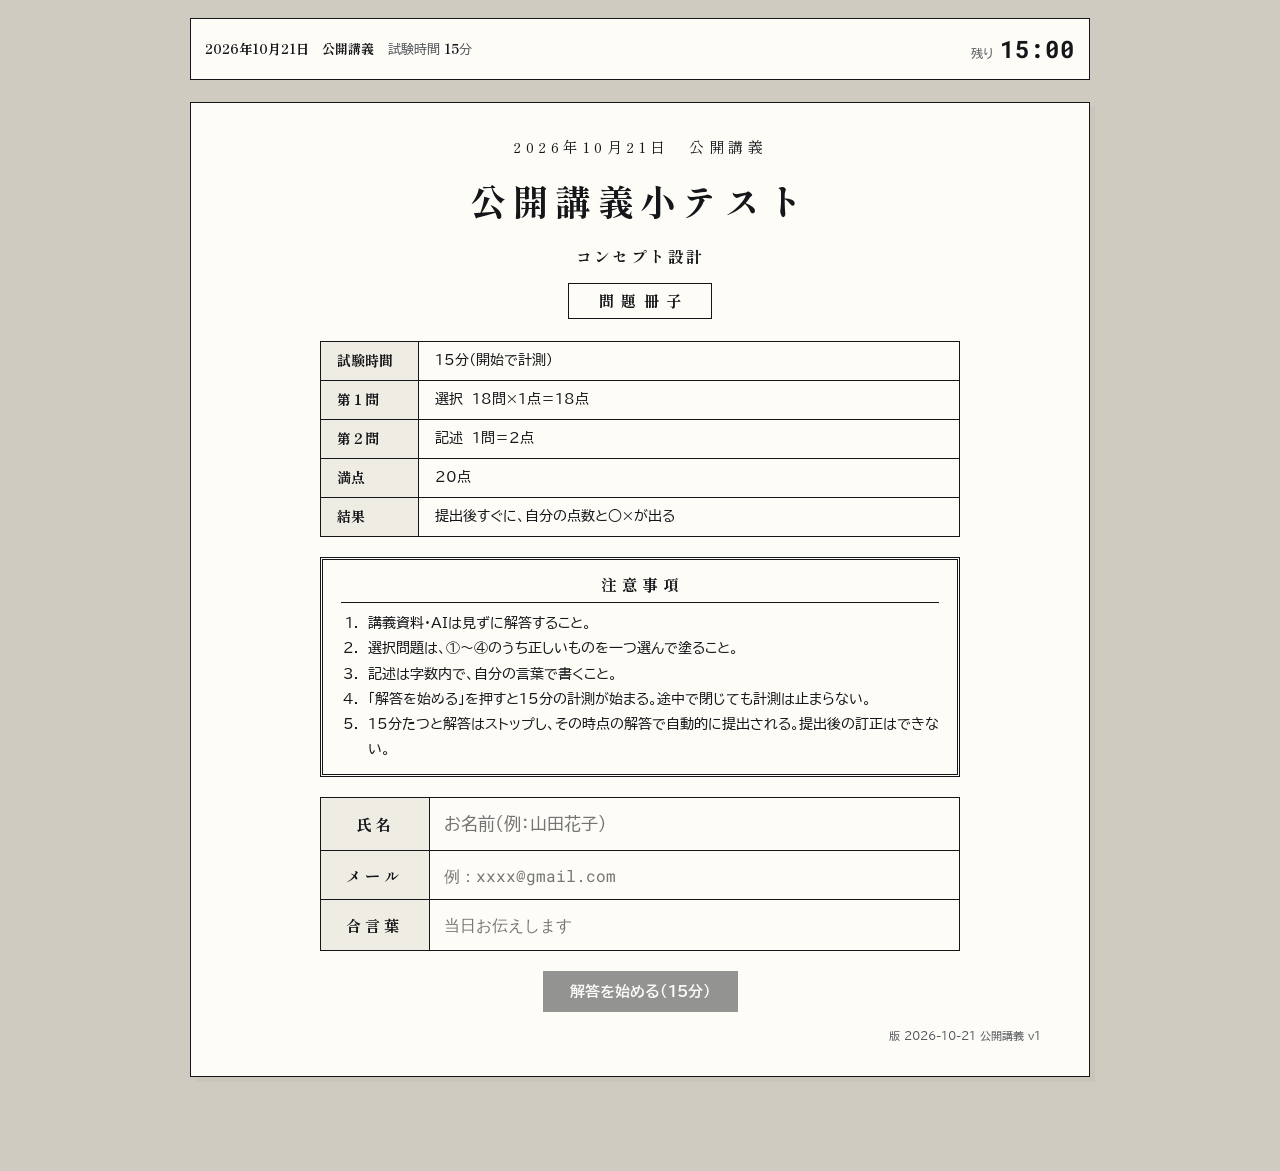
==== c1/index.html @ 0220dba4 "公開講義 小テスト「コンセプト設計」（生徒用・c1）を追加 Co-Authored-By: Claude Opus 5.5 (1M context) <noreply@anthropic.com>" ====
<!doctype html>
<html lang="ja"><head><meta charset="utf-8"><meta name="viewport" content="width=device-width,initial-scale=1">
<title>HERO'ZZ 公開講義 小テスト コンセプト設計</title>
<link rel="preconnect" href="https://fonts.googleapis.com">
<link rel="stylesheet" href="https://fonts.googleapis.com/css2?family=BIZ+UDPGothic:wght@400;700&family=Yomogi&family=Shippori+Mincho:wght@600;800&family=Roboto+Mono:wght@500;700&display=swap">
<link rel="stylesheet" href="../style.css">
<style>
@media print{ body{background:#fff;padding:0} .bar-top,.noprint{display:none!important} .sheet{box-shadow:none;border:1px solid #000;margin:0 0 10px} .q{break-inside:avoid} .result{break-inside:avoid} }
.linkbox{font-family:var(--mono);font-size:12px;word-break:break-all;background:var(--fill);border:1px solid var(--rule-soft);padding:8px 10px;margin-top:8px}
.pill.kw{background:var(--warn-soft);color:var(--warn)}
.stem .blank{display:inline-block;white-space:nowrap;min-width:3.4em;text-align:center;border:1.5px solid var(--ink);padding:0 .4em;margin:0 .2em;line-height:1.5;font-weight:700}
.stem{line-height:2}
#homeBtn{margin-left:12px;padding:3px 10px;font-size:12px}
textarea{background-origin:content-box;background-clip:content-box;background-attachment:local}  /* 罫線を文字の下にそろえる（文字に線が重ならない） */
.rank-me{font-size:20px;font-weight:700;margin:4px 0 12px}
.rank-me b{font-family:var(--pen);color:var(--red);font-size:34px;margin:0 4px}
table.rank{width:100%;border-collapse:collapse;font-size:15px}
table.rank th,table.rank td{border-bottom:1px solid var(--rule-soft);padding:7px 10px;text-align:left}
table.rank th{border-bottom:1.5px solid var(--ink);font-family:var(--serif)}
table.rank td.n,table.rank th.n{text-align:right;width:5em;font-family:var(--mono)}
table.rank tr.me td{background:var(--red-soft);font-weight:700}
.rank-upd{font-size:12px;color:var(--muted);margin-top:8px;text-align:right}
.nw{display:inline-block;white-space:nowrap}
.cover .theme{font-family:var(--serif);font-weight:700;font-size:16px;letter-spacing:.15em;margin:8px 0 2px}
.formbox{max-width:640px;margin:20px auto 0;border:1.5px solid var(--ink);text-align:left}
.frow{display:grid;grid-template-columns:7em minmax(0,1fr)}
.frow+.frow{border-top:1px solid var(--ink)}
.frow label{display:flex;align-items:center;justify-content:center;padding:10px 8px;font-weight:700;font-family:var(--serif);background:var(--fill);border-right:1.5px solid var(--ink);white-space:nowrap;letter-spacing:.2em}
.frow input{width:100%;min-width:0;border:0;border-radius:0;font-size:17px;padding:10px 14px;background:var(--paper);font-family:var(--sans)}
.frow input#em,.frow input#pw{font-family:var(--mono);font-size:16px}
.cover table.spec{width:100%;max-width:640px}
.cover table.spec td:first-child{width:7em}
.sentok{display:flex;gap:8px;align-items:center;font-weight:700;color:var(--ok);margin:10px 0 0}
.passline{margin:10px 0 0;padding:8px 12px;border:1.5px solid var(--ink);font-weight:700;display:inline-block}
.passline.ok{border-color:var(--ok);color:var(--ok);background:var(--ok-soft)}
.passline.ng{border-color:var(--red);color:var(--red);background:var(--red-soft)}
.pwbox{display:grid;grid-template-columns:auto 1fr;border:1.5px solid var(--ink);margin:10px auto 0;max-width:640px;text-align:left}
.pwbox label{padding:10px 16px;font-weight:700;border-right:1.5px solid var(--ink);background:var(--fill);white-space:nowrap;letter-spacing:.2em}
.pwbox input{border:0;border-radius:0;font-size:18px;padding:10px 14px;background:var(--paper);font-family:var(--mono)}
</style>
</head><body>
<div class="wrap">
  <div class="bar-top">
    <div class="strip">
      <div class="meta"><span><b id="kai"></b></span><span>試験時間 <b id="lim">12</b>分</span><button class="btn ghost sm noprint" id="homeBtn" hidden>ホームに戻る</button></div>
      <div class="timer" id="timer"><small>残り</small>12:00</div>
    </div>
    <div class="progress" id="progWrap" hidden><i id="progBar"></i></div>
  </div>
  <div id="banner"></div>
  <main id="view"></main>
</div>

<script>
/* ============ 設定（config.json）と問題（items.enc.json＝合言葉で復号） ============ */
let CFG = {round:"第2回",limitMin:12,closed:false,showKey:false,form:{postUrl:"",entryName:"",entryData:""}};
let ITEMS = null;
const BUILD = "2026-10-21 公開講義 v1";
/* 管理者（config.json の adminNames）が受験した場合はテスト受験＝順位に入れず、スプシの別タブに保存される */
const isAdminName = n => { const v=String(n||"").normalize("NFKC").toLowerCase().replace(/[\s　（）()]/g,""); return !!v && (CFG.adminNames||[]).some(a=>String(a).normalize("NFKC").toLowerCase().replace(/[\s　（）()]/g,"")===v); };
/* 管理者メール（config.json の adminEmails）は何回でも受けられる＝テスト受験（順位に入らない・合格済みチェックもしない） */
const isAdminEmail = e => { const v=String(e||"").normalize("NFKC").trim().toLowerCase(); return !!v && (CFG.adminEmails||[]).some(a=>String(a).trim().toLowerCase()===v); };
const isTestRun = () => !!S.draft.test || isAdminName(S.draft.name) || isAdminEmail(S.draft.email);  /* 表紙に出す版（古いキャッシュを見ているか判別用） */
const SECTIONS = { ichi:{label:"第１問",sub:"選択　言葉の定義・考え方"}, sel:{label:"第２問",sub:"選択"}, essay:{label:"第２問",sub:"記述　自分の言葉で書く"} };
const AI_TYPES = new Set(["short","essay"]);
const PARAMS = new URLSearchParams(location.search);

/* ============ ユーティリティ ============ */
const $ = (s, el=document) => el.querySelector(s);
const h = (tag, attrs={}, ...kids) => {
  const el = document.createElement(tag);
  for (const [k,v] of Object.entries(attrs)) { if (v == null || v === false) continue; if (k === "class") el.className = v; else if (k.startsWith("on")) el.addEventListener(k.slice(2), v); else el.setAttribute(k, v === true ? "" : v); }
  for (const c of kids.flat()) if (c != null && c !== false) el.append(c.nodeType ? c : document.createTextNode(String(c)));
  return el;
};
function hash(s){let x=2166136261;for(const c of s){x^=c.charCodeAt(0);x=Math.imul(x,16777619)}return x>>>0}
function order(q){let a=hash(q.id)||1;const idx=q.ans.map((_,i)=>i);for(let i=idx.length-1;i>0;i--){a^=a<<13;a>>>=0;a^=a>>>17;a^=a<<5;a>>>=0;const j=a%(i+1);[idx[i],idx[j]]=[idx[j],idx[i]]}return idx}
const KANA="1234", CIRC="①②③④";
const rMax = q => q.rubric.reduce((a,b)=>a+b.p,0);
const secMax = s => ITEMS.filter(q=>q.s===s).reduce((a,q)=>a+q.pts,0);
const fmt = ms => { const t=Math.max(0,Math.ceil(ms/1000)); return String(Math.floor(t/60)).padStart(2,"0")+":"+String(t%60).padStart(2,"0"); };
const len = s => [...(s||"")].length;
const norm = s => String(s||"").normalize("NFKC").toLowerCase().replace(/[\s　「」『』()（）・,，、。.＝=]/g,"");
const hit = (input,variants) => { const v=norm(input).replace(/(倍|再生|回)$/,""); return !!v && variants.some(x=>{const n=norm(x); return /^[0-9]+$/.test(n)||n.length<=1 ? v===n : (v===n || v.includes(n));}); };
function fillRight(q,arr){ arr=arr||[]; if(q.anyOrder){ const used=new Set(); for(const a of arr){ const i=q.blanks.findIndex((b,k)=>!used.has(k)&&hit(a,b)); if(i>=0) used.add(i);} return used.size; } return q.blanks.filter((b,i)=>hit(arr[i],b)).length; }
const fillOk = (q,arr) => fillRight(q,arr)===q.blanks.length;
function kwItems(q,text){ const v=norm(text); return q.rubric.map(x=>x.kw&&v&&x.kw.every(g=>g.some(w=>v.includes(norm(w))))?x.p:0); }
function gradeRec(rec){ // スプレッドシート側（Apps Script）と同じ採点
  const sc={ichi:0,sel:0,essay:0,total:0,pending:false}, scores=rec.essayScores||{};
  for(const q of ITEMS){ let pts=0;
    if(q.type==="mc") pts=(rec.answers||{})[q.id]===0?q.pts:0;
    else if(q.type==="fill") pts=q.pts*fillRight(q,(rec.answers||{})[q.id])/q.blanks.length;
    else { let s=scores[q.id]; if(!s){ const k=kwItems(q,(rec.essays||{})[q.id]||""); s=scores[q.id]={items:k,score:k.reduce((a,b)=>a+b,0),comment:"",by:"kw"}; } pts=s.score/rMax(q)*q.pts; }
    sc[q.s]+=pts; }
  for(const k of ["ichi","sel","essay"]) sc[k]=Math.round(sc[k]*10)/10;
  sc.total=Math.round((sc.ichi+sc.sel+sc.essay)*10)/10; rec.essayScores=scores; rec.sc=sc; rec.status=sc.pending?"仮":"確定"; return rec;
}
const b64u = { enc:s=>btoa(String.fromCharCode(...new TextEncoder().encode(s))).replace(/\+/g,"-").replace(/\//g,"_").replace(/=+$/,""),
               dec:s=>new TextDecoder().decode(Uint8Array.from(atob(s.replace(/-/g,"+").replace(/_/g,"/")),c=>c.charCodeAt(0))) };
const fromB64 = s => Uint8Array.from(atob(s),c=>c.charCodeAt(0));
async function decryptItems(pw){ return decryptFile("items.enc.json",pw); }
async function decryptFile(name,pw){
  const blob=await (await fetch(name+"?v="+Date.now())).json();
  const km=await crypto.subtle.importKey("raw",new TextEncoder().encode(pw),"PBKDF2",false,["deriveKey"]);
  const key=await crypto.subtle.deriveKey({name:"PBKDF2",salt:fromB64(blob.s),iterations:100000,hash:"SHA-256"},km,{name:"AES-GCM",length:256},false,["decrypt"]);
  const pt=await crypto.subtle.decrypt({name:"AES-GCM",iv:fromB64(blob.iv)},key,fromB64(blob.d));
  return JSON.parse(new TextDecoder().decode(pt));
}

/* ============ メールと合格済みチェック（passed.json＝合格者のメールのハッシュ。スプシ側が更新する） ============ */
const normEmail = e => String(e||"").normalize("NFKC").trim().toLowerCase();
const emailOk = e => /^[^@\s]+@[^@\s]+\.[^@\s]+$/.test(normEmail(e));
const passPts = () => { const t=ITEMS?ITEMS.reduce((a,q)=>a+q.pts,0):(CFG.totalPts||22); return Math.ceil(t*(CFG.passRatio||0.5)*10)/10; };
async function sha256hex(s){ const b=await crypto.subtle.digest("SHA-256",new TextEncoder().encode(s)); return [...new Uint8Array(b)].map(x=>x.toString(16).padStart(2,"0")).join(""); }
async function alreadyPassed(email){ try{ const j=await (await fetch("passed.json?v="+Date.now())).json(); const hx=await sha256hex((j.salt||"")+normEmail(email)); return (j.h||[]).includes(hx); }catch(e){ return false; } }

/* ============ 状態（この端末だけ） ============ */
const DKEY="herozz-pubtest-c1";
const S={ draft:{name:"",email:"",startedAt:null,answers:{},essays:{},test:PARAMS.get("test")==="1"}, rec:null, busy:false, err:"", pw:"" };
function loadDraft(){ try{ const d=JSON.parse(localStorage.getItem(DKEY)||"null"); if(d) S.draft={...S.draft,...d}; S.pw=localStorage.getItem(DKEY+"-pw")||sessionStorage.getItem(DKEY+"-pw")||""; }catch(e){} }
function savePw(){ try{ localStorage.setItem(DKEY+"-pw",S.pw); sessionStorage.setItem(DKEY+"-pw",S.pw); }catch(e){} }
let lsT; function saveDraft(){ clearTimeout(lsT); lsT=setTimeout(()=>{try{localStorage.setItem(DKEY,JSON.stringify(S.draft))}catch(e){}},200); }

/* ============ タイマー ============ */
function remaining(){ if(!S.draft.startedAt) return CFG.limitMin*60000; return CFG.limitMin*60000-(Date.now()-Date.parse(S.draft.startedAt)); }
setInterval(()=>{ const el=$("#timer");
  if(S.rec){ el.replaceChildren(h("small",{},"所要"),fmt(Date.parse(S.rec.submittedAt)-Date.parse(S.rec.startedAt))); el.classList.remove("low"); return; }
  const ms=remaining(); el.replaceChildren(h("small",{},"残り"),fmt(ms)); el.classList.toggle("low",!!S.draft.startedAt&&ms<3*60000);
  if(S.draft.startedAt&&ITEMS&&ms<=0&&!S.busy) submit(true);
},500);

/* ============ 描画 ============ */
function render(){
  $("#kai").textContent=CFG.round; $("#lim").textContent=CFG.limitMin;
  /* ホームに戻る：結果・順位の画面からはいつでも。受験中は管理者（テスト受験）だけ＝戻るとタイマーは10分に戻る */
  const hb=$("#homeBtn"); hb.hidden=!(S.rec||S.view==="rank"||(S.draft.startedAt&&ITEMS&&isTestRun())); hb.onclick=goHome;
  const b=$("#banner"); b.replaceChildren(); if(S.err) b.append(h("div",{class:"banner err"},S.err));
  const v=$("#view"); v.replaceChildren(); $("#progWrap").hidden=true;
  if(S.view==="rank"&&ITEMS) return renderRankOnly(v);
  if(S.rec) return renderResult(v,S.rec);
  if(S.draft.startedAt&&ITEMS) return renderTest(v);
  renderCover(v);
}
const cnt=(s,t)=>ITEMS?ITEMS.filter(q=>q.s===s&&(!t||q.type===t)).length:0;
function renderCover(v){
  const resume=!!S.draft.startedAt, ms=Math.max(0,remaining());
  const startedStr=resume?new Date(S.draft.startedAt).toLocaleTimeString("ja-JP",{hour:"2-digit",minute:"2-digit"}):"";
  v.append(h("section",{class:"sheet cover"},
    h("div",{class:"kai"},CFG.round),
    h("h1",{},h("span",{class:"nw"},"公開講義"),h("wbr"),h("span",{class:"nw"},"小テスト")),h("div",{class:"theme"},"コンセプト設計"),
    h("div",{class:"booklet"},"問題冊子"),
    h("table",{class:"spec"},h("tbody",{},
      h("tr",{},h("td",{},"試験時間"),h("td",{},`${CFG.limitMin}分（開始で計測）`)),
      h("tr",{},h("td",{},"第１問"),h("td",{},"選択　18問×1点＝18点")),
      h("tr",{},h("td",{},"第２問"),h("td",{},"記述　1問＝2点")),
      h("tr",{},h("td",{},"満点"),h("td",{},"20点")),
      h("tr",{},h("td",{},"結果"),h("td",{},"提出後すぐに、自分の点数と○×が出る")),
      isTestRun()?h("tr",{},h("td",{},"受験の扱い"),h("td",{},"テスト受験（管理者・順位に入らない）")):null)),
    h("div",{class:"notice"},h("div",{class:"notice-h"},"注意事項"),h("ol",{class:"rules"},
      h("li",{},"講義資料・AIは見ずに解答すること。"),
      h("li",{},"選択問題は、①〜④のうち正しいものを一つ選んで塗ること。"),
      
      h("li",{},"記述は字数内で、自分の言葉で書くこと。"),
      h("li",{},`「解答を始める」を押すと${CFG.limitMin}分の計測が始まる。途中で閉じても計測は止まらない。`),
      h("li",{},`${CFG.limitMin}分たつと解答はストップし、その時点の解答で自動的に提出される。提出後の訂正はできない。`))),
    CFG.closed?h("div",{class:"banner err",style:"max-width:640px;margin:20px auto 0"},"このテストの受付は終了しました。"):null,
    resume?h("div",{class:"banner warn",style:"text-align:left;max-width:640px;margin:20px auto 0"},
      ms>0?`${S.draft.name||"あなた"}さんの受験中の答案があります（${startedStr} 開始・残り ${fmt(ms)}）。時間は止まっていません。合言葉を入れて「続きから再開する」を押してください。解答は保存されています。`
          :`試験時間が終了しています。合言葉を入れて押すと、保存されている解答でそのまま提出されます。`):null,
    h("div",{class:"formbox"},
      h("div",{class:"frow"},h("label",{for:"nm"},"氏名"),
        h("input",{type:"text",id:"nm",value:S.draft.name,autocomplete:"name",placeholder:"お名前（例：山田花子）",oninput:e=>{S.draft.name=e.target.value;saveDraft();$("#go").disabled=!canStart();$("#adminNote").hidden=!isTestRun();}})),
      h("div",{class:"frow"},h("label",{for:"em"},"メール"),
        h("input",{type:"email",id:"em",value:S.draft.email||"",autocomplete:"email",inputmode:"email",autocapitalize:"off",placeholder:"例：xxxx@gmail.com",disabled:!!S.draft.startedAt,oninput:e=>{S.draft.email=e.target.value.trim();saveDraft();$("#go").disabled=!canStart();$("#adminNote").hidden=!isTestRun();}})),
      h("div",{class:"frow"},h("label",{for:"pw"},"合言葉"),
        h("input",{type:"text",id:"pw",value:S.pw,autocomplete:"off",autocapitalize:"off",placeholder:"当日お伝えします",oninput:e=>{S.pw=e.target.value.trim();$("#go").disabled=!canStart()}}))),
    h("p",{class:"note",id:"adminNote",hidden:!isTestRun(),style:"max-width:640px;margin:6px auto 0;text-align:left"},"管理者として登録されています。テスト受験（何回でも受けられる・順位に入らない）になります。"),
    h("div",{class:"center",style:"margin-top:20px"},
      h("button",{class:"btn red",id:"go",disabled:!canStart(),onclick:start},S.busy?"問題を開いています…":resume?(ms>0?"続きから再開する":"保存した解答で提出する"):`解答を始める（${CFG.limitMin}分）`)),
    h("div",{class:"note",style:"text-align:right;margin-top:14px;font-size:11px"},"版 "+BUILD)
  ));
}
const canStart=()=>S.draft.name.trim()&&(S.pendingRec||!!S.draft.startedAt||emailOk(S.draft.email))&&S.pw&&!S.busy&&(!CFG.closed||!!S.draft.startedAt||!!S.pendingRec);
async function start(){
  S.busy=true; S.err=""; render();
  try{ ITEMS=await decryptItems(S.pw); }catch(e){ S.busy=false; S.err="合言葉が違います。"; render(); return; }
  savePw();
  if(!S.draft.startedAt){
    if(false){ S.busy=false; S.err=`このメールアドレスは、すでに${passPts()}点以上で合格しています。追試は受けられません。`; render(); return; }
    S.draft.startedAt=new Date().toISOString(); saveDraft(); }
  S.busy=false; render(); scrollTo(0,0);
}
function isAnswered(q){ if(q.type==="mc") return S.draft.answers[q.id]!=null; if(q.type==="fill") return (S.draft.answers[q.id]||[]).filter(x=>x&&x.trim()).length===q.blanks.length; if(q.parts){ const a=(S.draft.essayParts||{})[q.id]||[]; return q.parts.every((pt,i)=>len(a[i])>=4); } return len(S.draft.essays[q.id])>=(q.type==="short"?4:10); }
function updateProgress(){ const total=ITEMS.length,n=ITEMS.filter(isAnswered).length; $("#progWrap").hidden=false; $("#progBar").style.width=(n/total*100)+"%"; const st=$("#subNote"); if(st) st.textContent=n<total?`未回答が ${total-n} 問あります（未回答は0点）。`:"すべて回答しました。"; }
function stemNodes(s){ const out=[]; let last=0; const re=/（[\s　]*([①②③④]?)[\s　]*）/g; let m; while((m=re.exec(s))){ out.push(s.slice(last,m.index)); out.push(h("span",{class:"blank"},m[1]||"\u00a0")); last=m.index+m[0].length; } out.push(s.slice(last)); return out; }
function head(q,no,extra){ return h("div",{class:"qhead"},h("span",{class:"qno"},`問${no}`),h("div",{class:"stem"},stemNodes(q.stem),q.src?h("span",{class:"tag"},q.src):null,q.type==="fill"?h("span",{class:"tag"},"穴埋め"):q.type==="short"?h("span",{class:"tag"},"一問一答"):null,AI_TYPES.has(q.type)?h("span",{class:"tag"},`${q.pts}点`):null),extra||null); }
function mcBlock(q,no,mode,rec){
  const ord=order(q), chosen=mode==="result"?(rec.answers||{})[q.id]:S.draft.answers[q.id], reveal=mode==="result"&&CFG.showKey;
  const box=h("div",{class:"q"},head(q,no,mode==="result"?h("span",{class:"redpen"},chosen===0?"○":"×"):null),q.quote?h("div",{class:"quote"},q.quote):null);
  const opts=h("div",{class:"opts",role:"radiogroup","aria-label":`問${no}`});
  ord.forEach((ai,k)=>{ const id=`${q.id}_${ai}`; let cls="opt"; if(reveal){ if(ai===0) cls+=" right"; else if(ai===chosen) cls+=" wrong"; } else if(mode==="result"&&ai===chosen) cls+=" "+(ai===0?"right":"wrong");
    opts.append(h("label",{class:cls,for:id},h("input",{type:"radio",name:q.id,id,checked:chosen===ai,disabled:mode==="result",onchange:()=>{S.draft.answers[q.id]=ai;saveDraft();updateProgress()}}),h("span",{class:"k"},KANA[k]),h("span",{class:"t"},q.ans[ai]))); });
  box.append(opts); if(reveal&&q.exp) box.append(h("div",{class:"exp"},q.exp)); return box;
}
function fillBlock(q,no,mode,rec){
  const reveal=mode==="result"&&CFG.showKey, arr=mode==="result"?((rec.answers||{})[q.id]||[]):(S.draft.answers[q.id]||[]);
  const box=h("div",{class:"q"},head(q,no,mode==="result"?h("span",{class:"redpen"},fillOk(q,arr)?"○":fillRight(q,arr)?"△":"×"):null));
  const wrap=h("div",{class:"fill"});
  q.blanks.forEach((_,i)=>{ const id=`${q.id}_b${i}`; wrap.append(h("label",{for:id},CIRC[i], mode==="result"?h("span",{class:"got",id},arr[i]||"（未回答）"):h("input",{type:"text",id,value:arr[i]||"",autocomplete:"off",maxlength:"30",oninput:e=>{const a=[...(S.draft.answers[q.id]||[])];a[i]=e.target.value;S.draft.answers[q.id]=a;saveDraft();updateProgress();}}))); });
  box.append(wrap); if(reveal) box.append(h("div",{class:"key"},"正解："+q.key),q.exp?h("div",{class:"exp"},q.exp):null); return box;
}
function aiBlock(q,no,mode,rec){
  const box=h("div",{class:"q"},head(q,no),q.quote?h("div",{class:"quote"},q.quote):null,
    q.keywords?h("div",{class:"kws"},h("b",{},"次の言葉をすべて使って書いてください"),h("div",{class:"chips"},q.keywords.map(x=>h("span",{class:"chip"},x)))):null);
  if(mode==="result"){
    box.append(h("div",{class:"ansbox"},h("div",{class:"ans-text"},(rec.essays||{})[q.id]||"（未回答）")));
    const sc=(rec.essayScores||{})[q.id];
    box.append(sc?h("div",{class:"exp"},h("span",{class:"penscore"},`${Math.round(sc.score/rMax(q)*q.pts*10)/10}／${q.pts}点`),sc.by==="kw"?h("span",{class:"pill kw"},"仮採点"):null,h("span",{class:"pencomment"},sc.comment||""),sc.items&&CFG.showKey?h("div",{},q.rubric.map((x,i)=>`${x.t}…${sc.items[i]}/${x.p}`).join("\n")):null):h("div",{class:"exp"},h("span",{class:"pill wait"},"採点中")));
    if(CFG.showKey) box.append(h("div",{class:"key"},"模範解答："+q.key),h("ul",{class:"rubric"},q.rubric.map(x=>h("li",{},`${x.t}（${x.p}）`)),q.zero?h("li",{},q.zero):null));
  } else if(q.parts){
    /* 課題／対策のように欄を分ける。保存は essays[q.id] に「【課題】…\n【対策】…」の1本の文として持つ（採点側はそのまま読める） */
    const ep=S.draft.essayParts||(S.draft.essayParts={}), arr=ep[q.id]||(ep[q.id]=q.parts.map(()=>""));
    const sync=()=>{ S.draft.essays[q.id]=q.parts.map((pt,i)=>arr[i].trim()?`【${pt.label}】${arr[i].trim()}`:"").filter(Boolean).join("\n"); };
    const wrap=h("div",{class:"ansbox parts"});
    q.parts.forEach((pt,i)=>{ const c=h("div",{class:"count"}); const ta=h("textarea",{id:`es_${q.id}_${i}`,maxlength:String(pt.max),placeholder:`${pt.label}（${pt.max}字以内）`,style:"min-height:72px",oninput:ev=>{arr[i]=ev.target.value;sync();paint();saveDraft();updateProgress()}},arr[i]||"");
      const paint=()=>{const n=len(ta.value);c.textContent=`${n} / ${pt.max}字`;c.classList.toggle("over",n>pt.max)}; paint();
      wrap.append(h("div",{class:"part"},h("div",{class:"part-l"},pt.label),ta,c)); });
    sync(); box.append(wrap);
  } else {
    const c=h("div",{class:"count"}); const ta=h("textarea",{id:"es_"+q.id,maxlength:String(q.max),placeholder:`${q.max}字以内`,style:q.type==="short"?"min-height:72px":null,oninput:ev=>{S.draft.essays[q.id]=ev.target.value;paint();saveDraft();updateProgress()}},S.draft.essays[q.id]||"");
    const paint=()=>{const n=len(ta.value);c.textContent=`${n} / ${q.max}字`;c.classList.toggle("over",n>q.max)}; paint(); box.append(h("div",{class:"ansbox"},ta,c));
  }
  return box;
}
function paper(v,mode,rec){ let no=0; for(const s of ["ichi","sel","essay"]){ if(!ITEMS.some(q=>q.s===s)) continue; const sec=h("section",{class:"sheet"},h("h2",{class:"part"},h("span",{class:"bigq"},SECTIONS[s].label),h("span",{class:"pts"},`（配点　${secMax(s)}）`)),h("p",{class:"sub"},SECTIONS[s].sub)); for(const q of ITEMS.filter(q=>q.s===s)){ no++; sec.append(q.type==="mc"?mcBlock(q,no,mode,rec):q.type==="fill"?fillBlock(q,no,mode,rec):aiBlock(q,no,mode,rec)); } v.append(sec); } }
function renderTest(v){ paper(v,"test"); v.append(h("section",{class:"sheet center noprint"},h("p",{class:"note",id:"subNote"}),h("button",{class:"btn red",id:"submit",disabled:S.busy,onclick:()=>submit(false)},S.busy?"提出しています…":"答案を提出する（提出後の訂正はできません）"))); updateProgress(); }

/* ============ 提出：採点 → Googleフォームへ送信（ログイン不要）→ 結果表示 ============ */
async function sendToForm(rec){
  if(!CFG.form.postUrl) throw new Error("送信先が未設定");
  const fd=new FormData(); fd.append(CFG.form.entryName,rec.name); fd.append(CFG.form.entryData,JSON.stringify({round:"c1",id:rec.id,name:rec.name,email:rec.email,startedAt:rec.startedAt,submittedAt:rec.submittedAt,answers:rec.answers,essays:rec.essays,auto:rec.auto,test:rec.test}));
  await fetch(CFG.form.postUrl,{method:"POST",mode:"no-cors",body:fd});
}
async function submit(auto){
  if(S.busy||!S.draft.startedAt||!ITEMS) return;
  S.busy=true; render();
  const rec={id:Math.random().toString(36).slice(2,12),name:S.draft.name.trim(),email:normEmail(S.draft.email),startedAt:S.draft.startedAt,submittedAt:new Date(Math.min(Date.now(),Date.parse(S.draft.startedAt)+CFG.limitMin*60000)).toISOString(),answers:S.draft.answers,essays:{},essayScores:{},auto:!!auto,test:isTestRun()};
  for(const q of ITEMS) if(AI_TYPES.has(q.type)) rec.essays[q.id]=[...(S.draft.essays[q.id]||"")].slice(0,q.max).join("");
  gradeRec(rec);
  let sent=true; try{ await sendToForm(rec); }catch(e){ sent=false; }
  rec.sent=sent;
  S.rec=rec; try{ if(rec.test) localStorage.removeItem(DKEY+"-rec"); else localStorage.setItem(DKEY+"-rec",JSON.stringify(rec)); localStorage.removeItem(DKEY); }catch(e){}
  S.draft={name:rec.name,email:S.draft.email,startedAt:null,answers:{},essays:{},test:S.draft.test};
  await loadRank();
  S.busy=false; S.err=sent?"":"回答の送信に失敗しました（電波を確認して「もう一度送る」を押してください）。点数はこの画面で見られます。"; render(); scrollTo(0,0);
  if(location.search) history.replaceState(null,"",location.pathname);
}
function bar(l,v,max,c){return h("div",{class:"bar"},h("span",{},l),h("div",{class:"t"},h("i",{style:`width:${max?v/max*100:0}%;background:${c}`})),h("span",{class:"v"},`${v}/${max}`))}
function renderResult(v,rec){
  const sc=rec.sc;
  v.append(h("section",{class:"sheet"},
    h("div",{class:"result"},
      h("div",{class:"stamp"},rec.status==="仮"?h("div",{class:"center"},h("b",{style:"font-size:30px;line-height:1.2"},"採点中"),h("span",{},`／ ${ITEMS.reduce((a,q)=>a+q.pts,0)}点`)):h("div",{class:"center"},h("b",{},String(sc.total)),h("span",{},`点 / ${ITEMS.reduce((a,q)=>a+q.pts,0)}`))),
      h("div",{},
        h("p",{style:"margin:0;font-weight:700"},`${rec.name} さん　${rec.auto?"自動提出（時間切れ・受付終了）":"提出済み"}　${new Date(rec.submittedAt).toLocaleString("ja-JP")}`),
        rec.test?h("div",{class:"banner warn"},"テスト受験です（順位には入りません・スプシの「管理者テスト受験」タブに保存）。"):null,
        h("div",{class:"bars"},bar("選択",sc.ichi,secMax("ichi"),"var(--blue)"),secMax("sel")?bar("選択",sc.sel,secMax("sel"),"var(--ok)"):null,secMax("essay")&&rec.status!=="仮"?bar("記述",sc.essay,secMax("essay"),"var(--red)"):null),
        
        null,
        rec.status==="仮"?h("p",{class:"note",style:"margin:8px 0 0"},h("span",{class:"pill kw"},"記述を採点しています"),`　第１問は${sc.ichi}点。記述を採点中です（30秒ほどで点数と講評が出ます・この画面は自動で更新されます）。`):h("p",{class:"note",style:"margin:8px 0 0"},h("span",{class:"pill done"},"採点確定")),
        rec.sent!==false?h("p",{class:"sentok"},"✓ 答案は送信されました。この画面は閉じて大丈夫です。"):null,
        h("div",{class:"noprint"},
          rec.sent===false?h("div",{class:"row",style:"margin-top:8px"},h("button",{class:"btn sm",onclick:async ev=>{const b=ev.currentTarget;b.disabled=true;b.textContent="送っています…";try{await sendToForm(rec);rec.sent=true;S.err="";render();}catch(e){b.disabled=false;b.textContent="もう一度送る";}}},"もう一度送る")):null,
          h("div",{class:"row",style:"margin-top:8px"},
            h("button",{class:"btn ghost sm",onclick:()=>window.print()},"印刷／PDFに保存")),
          h("p",{class:"note",style:"margin:14px 0 0"},h(rec.test?"button":"a",rec.test?{class:"btn sm",type:"button",onclick:e=>{e.preventDefault(); if(!confirm("この端末に保存された答案を消して、表紙に戻ります。送信済みの点数は消えません。よろしいですか？")) return; try{ localStorage.removeItem(DKEY+"-rec"); localStorage.removeItem(DKEY); }catch(x){} S.rec=null; S.pendingRec=null; S.err=""; S.draft={name:rec.test?rec.name:"",startedAt:null,answers:{},essays:{},test:PARAMS.get("test")==="1"}; history.replaceState(null,"",location.pathname+(S.draft.test?"?test=1":"")); render(); scrollTo(0,0);}}:{href:"#",style:"color:var(--muted)",onclick:e=>{e.preventDefault(); if(!confirm("この端末に保存された答案を消して、表紙に戻ります。送信済みの点数は消えません。よろしいですか？")) return; try{ localStorage.removeItem(DKEY+"-rec"); localStorage.removeItem(DKEY); }catch(x){} S.rec=null; S.pendingRec=null; S.err=""; S.draft={name:"",startedAt:null,answers:{},essays:{},test:PARAMS.get("test")==="1"}; history.replaceState(null,"",location.pathname+(S.draft.test?"?test=1":"")); render(); scrollTo(0,0);}},rec.test?"もう一度受ける（テスト受験・表紙に戻る）":"この端末で別の人が受験する（保存した答案を消す）")))))));
  if(!CFG.showKey) v.append(h("p",{class:"note center noprint"},"下は自分の答案です（○×つき）。正解と解説は、講義のあとに公開します。"));
  paper(v,"result",rec);
}

/* ============ 順位（rank.enc.json＝集計シートから1分ごとに自動更新・合言葉で復号） ============ */
async function loadRank(){ if(!S.pw) return; try{ S.rank=await decryptFile("rank.enc.json",S.pw); }catch(e){} applyConfirmed(); }
/* 自分の答案の採点結果（r2/g/<答案ID>.json）を GitHub API から直接読む＝ページ公開を待たずに数秒で届く */
const GH_API="https://api.github.com/repos/kazuhiramorimoto-source/herozz-mg-test/contents/c1/g/";
async function pollMine(){
  const rec=S.rec; if(!rec||rec.status!=="仮"||!S.pw||S.ghStop) return false;
  try{ const r=await fetch(GH_API+rec.id+".json?t="+Date.now(),{headers:{Accept:"application/vnd.github.raw"},cache:"no-store"});
    if(r.status===403||r.status===429){ S.ghStop=true; return false; } if(!r.ok) return false;
    const blob=await r.json(); const km=await crypto.subtle.importKey("raw",new TextEncoder().encode(S.pw),"PBKDF2",false,["deriveKey"]);
    const key=await crypto.subtle.deriveKey({name:"PBKDF2",salt:fromB64(blob.s),iterations:100000,hash:"SHA-256"},km,{name:"AES-GCM",length:256},false,["decrypt"]);
    const g=JSON.parse(new TextDecoder().decode(await crypto.subtle.decrypt({name:"AES-GCM",iv:fromB64(blob.iv)},key,fromB64(blob.d))));
    S.rank=S.rank||{rows:[]}; S.rank.scores=S.rank.scores||{}; S.rank.scores[rec.id]={e:g.e,st:"確定"};
    return applyConfirmed();
  }catch(e){ return false; }
}
setInterval(async()=>{ if(await pollMine()){ S.confirmedNow=false; const y=scrollY; render(); scrollTo(0,y); loadRank(); } },4000);
/* スプシ側（Macの自動採点）で確定した記述の点と講評を、自分の答案に反映する */
function applyConfirmed(){
  const rec=S.rec, x=rec&&S.rank&&S.rank.scores&&S.rank.scores[rec.id]; if(!x||rec.status!=="仮") return false;
  const es=x.e||{}; if(!ITEMS.filter(q=>AI_TYPES.has(q.type)).every(q=>es[q.id]&&es[q.id].by==="ai")) return false;
  for(const q of ITEMS) if(AI_TYPES.has(q.type)) rec.essayScores[q.id]={items:es[q.id].i||[],score:es[q.id].s||0,comment:es[q.id].c||"",by:"ai"};
  gradeRec(rec); try{ if(!rec.test) localStorage.setItem(DKEY+"-rec",JSON.stringify(rec)); }catch(e){}
  S.confirmedNow=true; return true;
}
const sameName=(a,b)=>norm(a)===norm(b);
function rankTable(meName){
  const rows=(S.rank&&S.rank.rows)||[];
  if(!rows.length) return h("p",{class:"note"},"まだ順位はありません（提出から1〜2分で反映されます）。");
  return h("table",{class:"rank"},h("thead",{},h("tr",{},h("th",{class:"n"},"順位"),h("th",{},"氏名"),h("th",{class:"n"},"点数"))),
    h("tbody",{},rows.map(r=>h("tr",{class:meName&&sameName(r[1],meName)?"me":null},h("td",{class:"n"},r[0]+"位"),h("td",{},r[1]),h("td",{class:"n"},r[2])))));
}
function rankSection(rec){
  const rows=(S.rank&&S.rank.rows)||[], late=CFG.cutoff&&Date.parse(rec.startedAt)>=Date.parse(CFG.cutoff);
  const me=rows.find(r=>sameName(r[1],rec.name));
  const head=rec.test?h("p",{class:"note"},"テスト受験（管理者）は順位に入りません。")
    :late?h("p",{class:"note"},"追試（後日受験）のため、順位には入りません。")
    :me?h("p",{class:"rank-me"},"あなたは",h("b",{},me[0]),`位／${rows.length}人中`)
    :h("p",{class:"note"},"集計中です。1〜2分で順位に反映されます（この画面は自動で更新されます）。");
  return h("section",{class:"sheet",id:"rankSec"},h("h2",{class:"part"},h("span",{class:"bigq"},"順位"),h("span",{class:"pts"},"（本試験）")),
    head,rows.length?rankTable(rec.test||late?null:rec.name):null,S.rank&&S.rank.updated?h("div",{class:"rank-upd"},"更新 "+new Date(S.rank.updated).toLocaleTimeString("ja-JP",{hour:"2-digit",minute:"2-digit"})):null);
}
function renderRankOnly(v){
  v.append(h("section",{class:"sheet",id:"rankSec"},h("h2",{class:"part"},h("span",{class:"bigq"},"順位"),h("span",{class:"pts"},`（本試験・${CFG.round}）`)),
    rankTable(null),S.rank&&S.rank.updated?h("div",{class:"rank-upd"},"更新 "+new Date(S.rank.updated).toLocaleTimeString("ja-JP",{hour:"2-digit",minute:"2-digit"})+"（自動で更新されます）"):null,
    h("div",{class:"center noprint",style:"margin-top:16px"},h("button",{class:"btn ghost sm",onclick:()=>{S.view=null;render();scrollTo(0,0);}},"表紙に戻る"))));
}
async function openRank(){
  if(!S.pw){ S.err="順位を見るには、合言葉を入れてください。"; render(); return; }
  try{ if(!ITEMS) ITEMS=await decryptItems(S.pw); }catch(e){ S.err="合言葉が違います。"; render(); return; }
  savePw(); S.err=""; await loadRank(); S.view="rank"; render(); scrollTo(0,0);
}
setInterval(async()=>{ if(!(S.rec||S.view==="rank")||!S.pw) return; const before=JSON.stringify(S.rank); await loadRank();
  if(S.confirmedNow){ S.confirmedNow=false; const y=scrollY; render(); scrollTo(0,y); return; }
  if(JSON.stringify(S.rank)!==before){ const old=$("#rankSec"); if(old) old.replaceWith(S.view==="rank"&&!S.rec?(()=>{const d=document.createElement("div");renderRankOnly(d);return d.firstChild;})():rankSection(S.rec)); } },20000);

function goHome(){
  if(S.draft.startedAt&&!S.rec&&!confirm("ホームに戻ります。解答は消え、タイマーは"+CFG.limitMin+"分に戻ります。よろしいですか？")) return;
  try{ localStorage.removeItem(DKEY); if(!S.rec||S.rec.test) localStorage.removeItem(DKEY+"-rec"); }catch(e){}
  S.draft={name:S.draft.name||(S.rec&&S.rec.name)||"",email:S.draft.email||"",startedAt:null,answers:{},essays:{},test:PARAMS.get("test")==="1"};
  S.rec=null; S.pendingRec=null; S.view=null; S.err=""; history.replaceState(null,"",location.pathname); render(); scrollTo(0,0);
}

/* ============ 起動 ============ */
(async()=>{
  loadDraft();
  try{ CFG={...CFG,...(await (await fetch("config.json?v="+Date.now())).json())}; }catch(e){}
  /* 時間切れなのに何も答えていない下書き（開いただけで放置）は、0点の答案として出さずに捨てる */
  if(S.draft.startedAt && remaining()<=0 && !Object.keys(S.draft.answers||{}).length && !Object.values(S.draft.essays||{}).some(v=>v&&String(v).trim())){
    S.draft={name:S.draft.name,startedAt:null,answers:{},essays:{},test:S.draft.test}; try{ localStorage.removeItem(DKEY); }catch(e){}
  }
  render();
  setInterval(async()=>{ try{ const c=await (await fetch("config.json?v="+Date.now())).json(); const was=CFG.closed; CFG={...CFG,...c};
    if(CFG.closed&&S.draft.startedAt&&ITEMS&&!S.busy&&!S.rec){ S.err="管理者が受付を止めました。ここまでの解答で提出しました。"; submit(true); }
    else if(CFG.closed!==was&&!S.draft.startedAt&&!S.rec) render(); }catch(e){} },30000);
  const r=PARAMS.get("r");
  if(r){ try{ const rec=JSON.parse(b64u.dec(r)); if(!ITEMS){ if(S.pw){ try{ ITEMS=await decryptItems(S.pw); }catch(e){} } }
      if(ITEMS){ S.rec=gradeRec(rec); render(); } else { S.err="答案を表示するには、表紙で合言葉を入れて「解答を始める」を押してください（答案はそのまま表示されます）。"; S.pendingRec=rec; render(); } }catch(e){} }
  else if(S.draft.startedAt && S.pw){ try{ ITEMS=await decryptItems(S.pw); }catch(e){} render(); }
  else if(!S.draft.startedAt){ try{ const rec=JSON.parse(localStorage.getItem(DKEY+"-rec")||"null");
      if(rec&&rec.submittedAt&&rec.test){ try{ localStorage.removeItem(DKEY+"-rec"); }catch(e){} }
      else if(rec&&rec.submittedAt){ if(!ITEMS&&S.pw){ try{ ITEMS=await decryptItems(S.pw); }catch(e){} }
        if(ITEMS){ S.rec=gradeRec(rec); await loadRank(); render(); } else { S.err="この端末で提出済みの答案があります。表紙で合言葉を入れて「解答を始める」を押すと、その答案が表示されます。"; S.pendingRec=rec; render(); } } }catch(e){} }
})();
// 合言葉入力後に答案を表示（?r= で開いたとき）
const _start=start; start=async function(){ if(S.pendingRec){ S.busy=true; render(); try{ ITEMS=await decryptItems(S.pw); savePw(); S.rec=gradeRec(S.pendingRec); S.pendingRec=null; S.err=""; await loadRank(); }catch(e){ S.err="合言葉が違います。"; } S.busy=false; render(); return; } return _start(); };
</script>
</body></html>
---- style.css ----
:root{
  --desk:#cfcbc0; --paper:#fdfcf7; --ink:#15161a; --muted:#55585f; --rule:#15161a; --rule-soft:#c9c5b8; --fill:#efece3;
  --blue:#1f3f8f; --blue-soft:#e8eef9;
  --red:#d42a22; --red-soft:#fde9e7;
  --ok:#1d7a4a; --ok-soft:#e2f3e9; --ng:#c1271f; --ng-soft:#fde6e4; --warn:#94620a; --warn-soft:#fdf1d8;
  --sans:"BIZ UDPGothic","Hiragino Kaku Gothic ProN","Noto Sans JP",system-ui,sans-serif;
  --serif:"Shippori Mincho","Hiragino Mincho ProN","Yu Mincho","Noto Serif JP",serif;
  --mono:"Roboto Mono",ui-monospace,Menlo,monospace;
  --pen:"Yomogi","Zen Kurenaido","Klee One",cursive;
}
@media (prefers-color-scheme: dark){:root:not([data-theme="light"]){
  color-scheme:dark;
  --desk:#0f1013; --paper:#1b1c20; --ink:#ebe9e2; --muted:#a7a59c; --rule:#ebe9e2; --rule-soft:#3a3b41; --fill:#24252b;
  --blue:#9db6f2; --blue-soft:#1d2741; --red:#ff6a5f; --red-soft:#3a1c1a;
  --ok:#66d19a; --ok-soft:#15301f; --ng:#ff8c82; --ng-soft:#3a1b19; --warn:#f0c062; --warn-soft:#33270f;
}}
:root[data-theme="dark"]{
  color-scheme:dark;
  --desk:#0f1013; --paper:#1b1c20; --ink:#ebe9e2; --muted:#a7a59c; --rule:#ebe9e2; --rule-soft:#3a3b41; --fill:#24252b;
  --blue:#9db6f2; --blue-soft:#1d2741; --red:#ff6a5f; --red-soft:#3a1c1a;
  --ok:#66d19a; --ok-soft:#15301f; --ng:#ff8c82; --ng-soft:#3a1b19; --warn:#f0c062; --warn-soft:#33270f;
}
*{box-sizing:border-box}
body{background:var(--desk);color:var(--ink);font-family:var(--serif);font-size:15.5px;line-height:1.85;padding-inline:16px;padding-block:0 72px}
.wrap{max-width:900px;margin:0 auto}
/* 上部：受験票のような帯 */
.bar-top{position:sticky;top:env(safe-area-inset-top,0px);z-index:5;background:var(--desk);padding-block:10px 8px}
.strip{display:flex;flex-wrap:wrap;gap:8px 16px;align-items:center;justify-content:space-between;background:var(--paper);border:1.5px solid var(--ink);padding:8px 14px}
.strip .meta{display:flex;flex-wrap:wrap;gap:4px 14px;font-size:13px;color:var(--muted);font-family:var(--sans)}
.strip .meta b{color:var(--ink);font-family:var(--serif)}
.timer{font-family:var(--mono);font-weight:700;font-size:24px;letter-spacing:.04em;color:var(--ink);font-variant-numeric:tabular-nums}
.timer.low{color:var(--red)}
.timer small{font-size:12px;color:var(--muted);font-family:var(--sans);font-weight:400;margin-right:6px;letter-spacing:0}
nav.tabs{display:flex;gap:0;margin-top:8px;flex-wrap:wrap}
nav.tabs button{font-family:var(--sans);font-size:13px;font-weight:700;border:1.5px solid var(--ink);margin-right:-1.5px;background:var(--paper);color:var(--ink);padding:5px 16px;cursor:pointer}
nav.tabs button[aria-pressed="true"]{background:var(--ink);color:var(--paper)}
.progress{height:4px;background:var(--rule-soft);margin-top:8px}
.progress i{display:block;height:100%;background:var(--ink);width:0;transition:width .2s}
/* 問題冊子 */
.sheet{background:var(--paper);border:1.5px solid var(--ink);padding:30px clamp(16px,4.5vw,48px);margin:14px 0;box-shadow:5px 5px 0 var(--rule-soft)}
.cover{text-align:center}
.cover .kai{font-family:var(--serif);font-size:15px;letter-spacing:.3em;color:var(--ink)}
.cover h1{font-family:var(--serif);font-weight:800;font-size:clamp(26px,5.5vw,36px);margin:6px 0 0;letter-spacing:.18em}
.cover .booklet{display:inline-block;margin:10px 0 4px;padding:3px 22px;border:1.5px solid var(--ink);font-family:var(--serif);font-weight:700;letter-spacing:.5em;text-indent:.5em;font-size:15px}
.cover table.spec{margin:18px auto 8px;border-collapse:collapse;font-size:14px;font-family:var(--sans);text-align:left}
.cover table.spec td{border:1px solid var(--ink);padding:6px 16px}
.cover table.spec td:first-child{background:var(--fill);font-weight:700;white-space:nowrap;font-family:var(--serif)}
.notice{border:3px double var(--ink);margin:20px auto 0;padding:10px 18px 12px;text-align:left;max-width:640px}
.notice-h{text-align:center;font-family:var(--serif);font-weight:800;letter-spacing:.3em;text-indent:.3em;border-bottom:1px solid var(--ink);padding-bottom:4px;margin-bottom:8px}
.cover ol.rules{font-size:14px;margin:0;padding-left:1.6em;font-family:var(--sans);line-height:1.8}
.cover ol.rules li{padding-left:.3em}
.namebox{display:grid;grid-template-columns:auto 1fr;gap:0;border:1.5px solid var(--ink);margin:20px auto 6px;max-width:640px;text-align:left}
.namebox label{padding:10px 16px;font-weight:700;border-right:1.5px solid var(--ink);background:var(--fill);white-space:nowrap;letter-spacing:.5em;text-indent:.5em}
.namebox input{border:0;border-radius:0;font-size:18px;padding:10px 14px;background:var(--paper)}
h2.part{margin:0;display:flex;gap:14px;align-items:center;flex-wrap:wrap;border-bottom:2px solid var(--ink);padding-bottom:8px}
h2.part .bigq{font-family:var(--serif);font-weight:800;font-size:20px;border:1.5px solid var(--ink);padding:0 16px;letter-spacing:.2em;text-indent:.2em;line-height:1.7}
h2.part .pts{font-family:var(--serif);font-size:15px;font-weight:700}
p.sub{font-family:var(--sans);font-size:13px;color:var(--muted);margin:6px 0 0}
h3.grp{font-size:14px;font-weight:700;margin:26px 0 6px;padding:3px 10px;background:var(--fill);border-left:4px solid var(--ink);font-family:var(--sans)}
.q{padding:18px 0;border-bottom:1px dashed var(--rule-soft)}
.q:last-child{border-bottom:0}
.qhead{display:flex;gap:12px;align-items:flex-start}
.qno{flex:none;font-family:var(--serif);font-weight:800;font-size:14px;border:1.5px solid var(--ink);min-width:3em;text-align:center;padding:0 6px;margin-top:3px;line-height:1.7;letter-spacing:.1em}
.stem{font-weight:700;white-space:pre-wrap;font-family:var(--serif);text-wrap:pretty}
.tag{font-size:11px;color:var(--muted);border:1px solid var(--rule-soft);padding:0 6px;margin-left:6px;white-space:nowrap;font-weight:400;font-family:var(--sans);vertical-align:middle}
.quote{margin:10px 0 8px 2.6em;padding:10px 14px;border:1px solid var(--ink);background:var(--fill);white-space:pre-wrap;font-size:15px}
.data{margin:8px 0 8px 2.6em;overflow-x:auto}
.data table{border-collapse:collapse;font-size:13.5px;min-width:100%}
.data td{border:1px solid var(--ink);padding:5px 10px;vertical-align:top}
.data td:first-child{background:var(--fill);font-weight:700;white-space:nowrap;width:9em}
/* 選択肢＝マークシート。①②③④ を塗る */
.opts{display:grid;gap:2px;margin:10px 0 0 2.6em}
.opt{display:flex;gap:12px;align-items:flex-start;padding:6px 10px;border:1px solid transparent;cursor:pointer}
.opt:hover{background:var(--fill)}
.opt .k{flex:none;font-family:var(--serif);font-weight:700;width:1.7em;height:1.7em;border:1.5px solid var(--ink);border-radius:50%;display:grid;place-items:center;font-size:13px;margin-top:3px;background:var(--paper)}
.opt .t{flex:1 1 auto;min-width:0;text-wrap:pretty}
@media (min-width:700px){.opt .t{text-wrap:balance}}
.opt input{position:absolute;opacity:0;pointer-events:none}
.opt:has(input:checked) .k{background:var(--ink);color:var(--paper)}
.opt:has(input:checked){border-color:var(--ink);background:var(--fill)}
.opt:has(input:focus-visible){outline:2px solid var(--blue);outline-offset:2px}
.opt.right{border-color:var(--ok);background:var(--ok-soft)}
.opt.wrong{border-color:var(--ng);background:var(--ng-soft)}
/* 赤ペン */
.redpen{font-family:var(--pen);color:var(--red);font-size:30px;line-height:1;margin-left:auto;flex:none;transform:rotate(-8deg)}
.exp{margin:8px 0 0 2.6em;font-size:13.5px;color:var(--muted);padding:6px 10px;border-left:3px solid var(--red);font-family:var(--sans);white-space:pre-wrap}
.key{margin:8px 0 0 2.6em;font-size:13.5px;padding:6px 10px;border-left:3px solid var(--ok);background:var(--ok-soft);font-family:var(--sans)}
.penscore{font-family:var(--pen);color:var(--red);font-size:20px;margin-right:8px}
.pencomment{font-family:var(--pen);color:var(--red);font-size:16px;line-height:1.6}
.ansbox{margin:8px 0 0 2.6em}
textarea,input[type=text],input[type=number],select{font:inherit;color:var(--ink);background:var(--paper);border:1px solid var(--ink);border-radius:0;padding:10px 12px;width:100%}
textarea{min-height:120px;resize:vertical;background-image:repeating-linear-gradient(transparent,transparent 27px,var(--rule-soft) 27px,var(--rule-soft) 28px);line-height:28px}
textarea:focus,input:focus,select:focus{outline:2px solid var(--blue);outline-offset:1px}
.count{font-family:var(--mono);font-size:12px;color:var(--muted);text-align:right}
.count.over{color:var(--red)}
.fill{display:grid;gap:6px;margin:10px 0 0 2.6em}
.fill label{display:grid;grid-template-columns:2.2em 1fr;gap:8px;align-items:center;font-family:var(--serif);font-weight:700}
.fill input{font-family:var(--sans);font-weight:400}
.fill .got{font-family:var(--sans);font-weight:400;background:var(--fill);padding:6px 10px;border:1px solid var(--rule-soft)}
.btn{font-family:var(--sans);font-size:15px;font-weight:700;border:1.5px solid var(--ink);border-radius:0;padding:12px 26px;cursor:pointer;background:var(--ink);color:var(--paper)}
.btn.red{background:var(--ink)}
.btn:disabled{opacity:.45;cursor:not-allowed}
.btn.ghost{background:transparent;color:var(--ink)}
.btn.sm{padding:6px 12px;font-size:13px}
.center{text-align:center}
.note{font-size:13px;color:var(--muted);font-family:var(--sans)}
.banner{padding:10px 14px;font-size:14px;margin:10px 0;border:1px solid currentColor;font-family:var(--sans)}
.banner.warn{background:var(--warn-soft);color:var(--warn)} .banner.err{background:var(--ng-soft);color:var(--ng)}
/* 結果 */
.result{display:grid;grid-template-columns:auto 1fr;gap:18px 28px;align-items:center}
.stamp{display:grid;place-items:center;color:var(--red);font-family:var(--pen);transform:rotate(-5deg);padding:4px 10px}
.stamp b{display:inline-block;font-size:72px;line-height:1.05;font-weight:400;border-bottom:3px double var(--red);padding:0 6px 4px}
.stamp span{display:block;font-size:22px;margin:8px 0 0;color:var(--red)}
.stamp br{display:none}
.bars{display:grid;gap:8px;font-family:var(--sans)}
.bar{display:grid;grid-template-columns:5em 1fr 5em;gap:10px;align-items:center;font-size:13px}
.bar .t{height:10px;background:var(--fill);border:1px solid var(--rule-soft);overflow:hidden}
.bar .t i{display:block;height:100%}
.bar .v{font-family:var(--mono);text-align:right;font-variant-numeric:tabular-nums}
.grading{text-align:center;padding:30px 10px}
.grading .steps{display:inline-grid;gap:6px;text-align:left;margin-top:14px;font-size:14px;font-family:var(--sans)}
.grading .steps .now{color:var(--red);font-weight:700}
@media (max-width:520px){.result{grid-template-columns:1fr;justify-items:center}.opts,.exp,.key,.ansbox,.quote,.data,.fill{margin-left:0}}
.tablewrap{overflow-x:auto}
table.rank{width:100%;border-collapse:collapse;font-size:14px;font-family:var(--sans)}
table.rank th,table.rank td{padding:8px;border-bottom:1px solid var(--rule-soft);text-align:left;white-space:nowrap}
table.rank th{font-size:12px;color:var(--muted);border-bottom:2px solid var(--ink)}
td.n{font-family:var(--mono);text-align:right;font-variant-numeric:tabular-nums}
tr.me td{background:var(--fill)}
.rk{font-family:var(--mono);font-weight:700} .rk.top{color:var(--red)}
.pill{font-size:11px;font-weight:700;padding:1px 8px;border:1px solid currentColor;white-space:nowrap;font-family:var(--sans)}
.pill.wait{background:var(--warn-soft);color:var(--warn)} .pill.done{background:var(--ok-soft);color:var(--ok)}
.row{display:flex;gap:10px;flex-wrap:wrap;align-items:center}
.toggle{display:flex;align-items:center;gap:8px;font-weight:700;font-family:var(--sans)}
.toggle input{width:18px;height:18px;accent-color:var(--ink)}
.parts .part{display:grid;grid-template-columns:4.5em 1fr;gap:4px 10px;align-items:start;margin-top:8px}
.parts .part-l{font-weight:700;font-family:var(--serif);border:1.5px solid var(--ink);text-align:center;padding:2px 0;margin-top:2px}
.parts .part .count{grid-column:2}
.kws{margin:8px 0 0 2.6em;padding:8px 14px;border:1px dashed var(--ink);font-family:var(--sans);font-size:13.5px}
.kws b{display:block;font-size:12px;color:var(--muted);margin-bottom:6px}
.kws .chips{display:flex;flex-wrap:wrap;gap:6px 8px}
.kws .chip{display:inline-block;border:1.5px solid var(--ink);padding:1px 10px;font-family:var(--serif);font-weight:700;font-size:14px;background:var(--paper)}
.hints{margin:8px 0 0 2.6em;padding:8px 14px;border:1px dashed var(--ink);font-family:var(--sans);font-size:13.5px}
.hints b{display:block;font-size:12px;color:var(--muted);margin-bottom:2px}
.hints ol{margin:0;padding-left:1.5em;display:grid;grid-template-columns:repeat(auto-fit,minmax(22em,1fr));gap:0 24px;line-height:1.7}
.ans-text{white-space:pre-wrap;background:var(--fill);padding:8px 12px;font-size:14px;border:1px solid var(--rule-soft)}
details.person{border:1px solid var(--ink);padding:10px 14px;margin:8px 0;background:var(--paper)}
details.person summary{cursor:pointer;font-weight:700;font-family:var(--sans)}
.rubric{font-size:13px;color:var(--muted);margin:6px 0 0 2.6em;padding-left:1.2em;font-family:var(--sans)}
@media (prefers-reduced-motion: reduce){*{transition:none!important}}
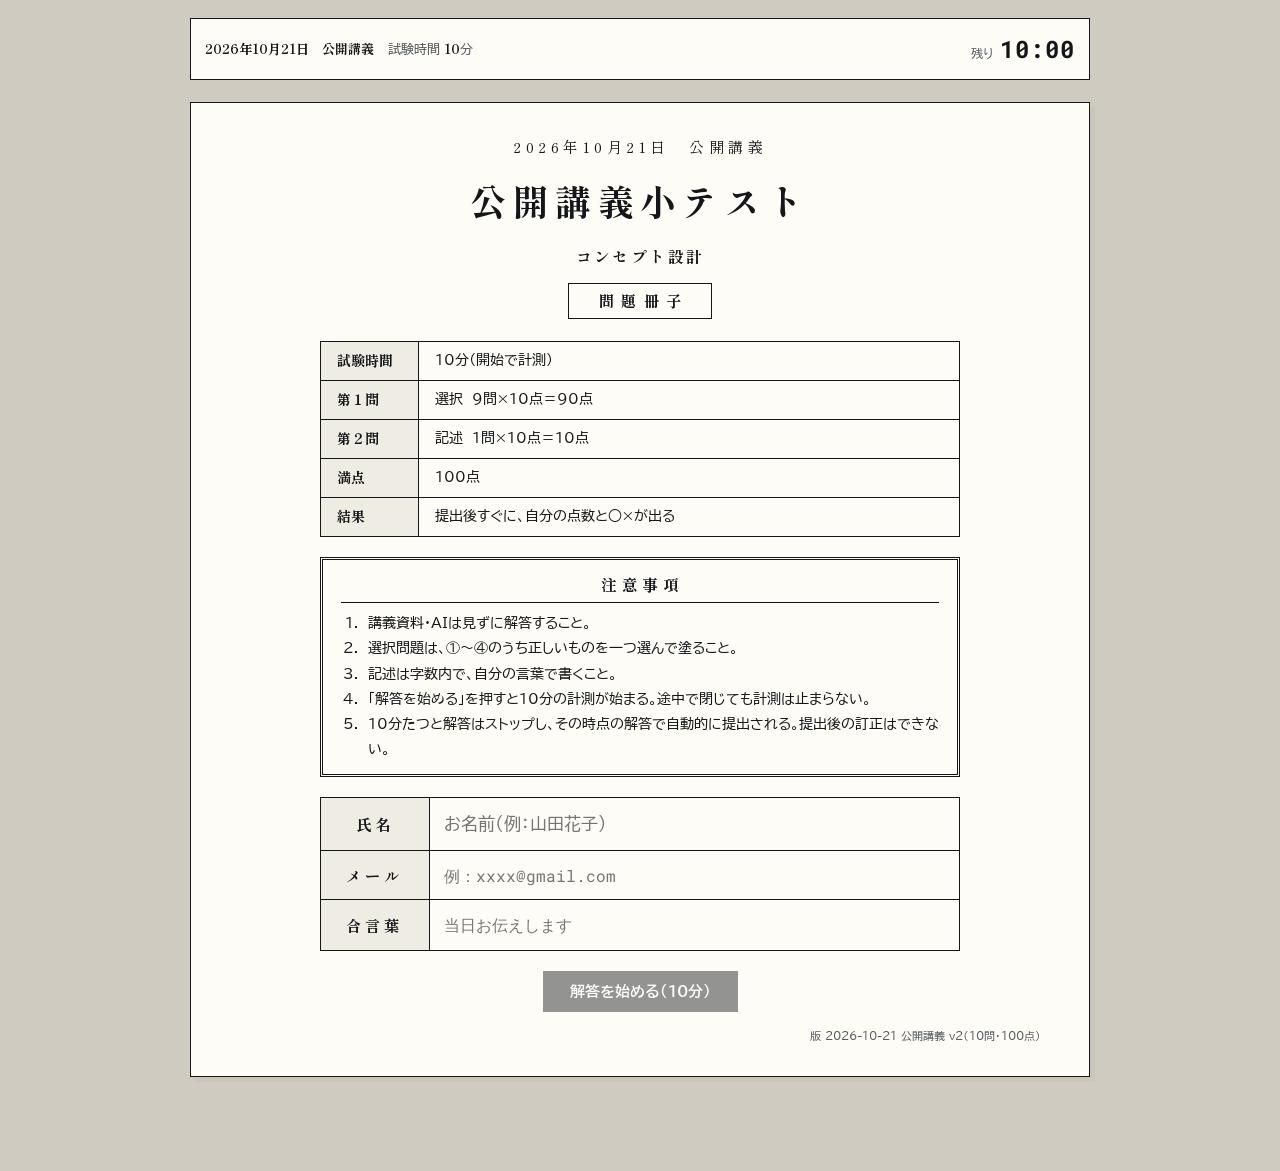
==== commit 51f3d6e7: "公開講義 小テスト c1 を v2 に差し替え（10問・100点・10分） Co-Authored-By: Claude Opus 5.5 (1M context) <noreply@anthropi" ====
--- a/c1/index.html
+++ b/c1/index.html
@@ -55,7 +55,7 @@
 /* ============ 設定（config.json）と問題（items.enc.json＝合言葉で復号） ============ */
 let CFG = {round:"第2回",limitMin:12,closed:false,showKey:false,form:{postUrl:"",entryName:"",entryData:""}};
 let ITEMS = null;
-const BUILD = "2026-10-21 公開講義 v1";
+const BUILD = "2026-10-21 公開講義 v2（10問・100点）";
 /* 管理者（config.json の adminNames）が受験した場合はテスト受験＝順位に入れず、スプシの別タブに保存される */
 const isAdminName = n => { const v=String(n||"").normalize("NFKC").toLowerCase().replace(/[\s　（）()]/g,""); return !!v && (CFG.adminNames||[]).some(a=>String(a).normalize("NFKC").toLowerCase().replace(/[\s　（）()]/g,"")===v); };
 /* 管理者メール（config.json の adminEmails）は何回でも受けられる＝テスト受験（順位に入らない・合格済みチェックもしない） */
@@ -115,7 +115,7 @@
 async function alreadyPassed(email){ try{ const j=await (await fetch("passed.json?v="+Date.now())).json(); const hx=await sha256hex((j.salt||"")+normEmail(email)); return (j.h||[]).includes(hx); }catch(e){ return false; } }
 
 /* ============ 状態（この端末だけ） ============ */
-const DKEY="herozz-pubtest-c1";
+const DKEY="herozz-pubtest-c1v2";
 const S={ draft:{name:"",email:"",startedAt:null,answers:{},essays:{},test:PARAMS.get("test")==="1"}, rec:null, busy:false, err:"", pw:"" };
 function loadDraft(){ try{ const d=JSON.parse(localStorage.getItem(DKEY)||"null"); if(d) S.draft={...S.draft,...d}; S.pw=localStorage.getItem(DKEY+"-pw")||sessionStorage.getItem(DKEY+"-pw")||""; }catch(e){} }
 function savePw(){ try{ localStorage.setItem(DKEY+"-pw",S.pw); sessionStorage.setItem(DKEY+"-pw",S.pw); }catch(e){} }
@@ -151,9 +151,9 @@
     h("div",{class:"booklet"},"問題冊子"),
     h("table",{class:"spec"},h("tbody",{},
       h("tr",{},h("td",{},"試験時間"),h("td",{},`${CFG.limitMin}分（開始で計測）`)),
-      h("tr",{},h("td",{},"第１問"),h("td",{},"選択　18問×1点＝18点")),
-      h("tr",{},h("td",{},"第２問"),h("td",{},"記述　1問＝2点")),
-      h("tr",{},h("td",{},"満点"),h("td",{},"20点")),
+      h("tr",{},h("td",{},"第１問"),h("td",{},"選択　9問×10点＝90点")),
+      h("tr",{},h("td",{},"第２問"),h("td",{},"記述　1問×10点＝10点")),
+      h("tr",{},h("td",{},"満点"),h("td",{},`${ITEMS?ITEMS.reduce((a,q)=>a+q.pts,0):(CFG.totalPts||100)}点`)),
       h("tr",{},h("td",{},"結果"),h("td",{},"提出後すぐに、自分の点数と○×が出る")),
       isTestRun()?h("tr",{},h("td",{},"受験の扱い"),h("td",{},"テスト受験（管理者・順位に入らない）")):null)),
     h("div",{class:"notice"},h("div",{class:"notice-h"},"注意事項"),h("ol",{class:"rules"},
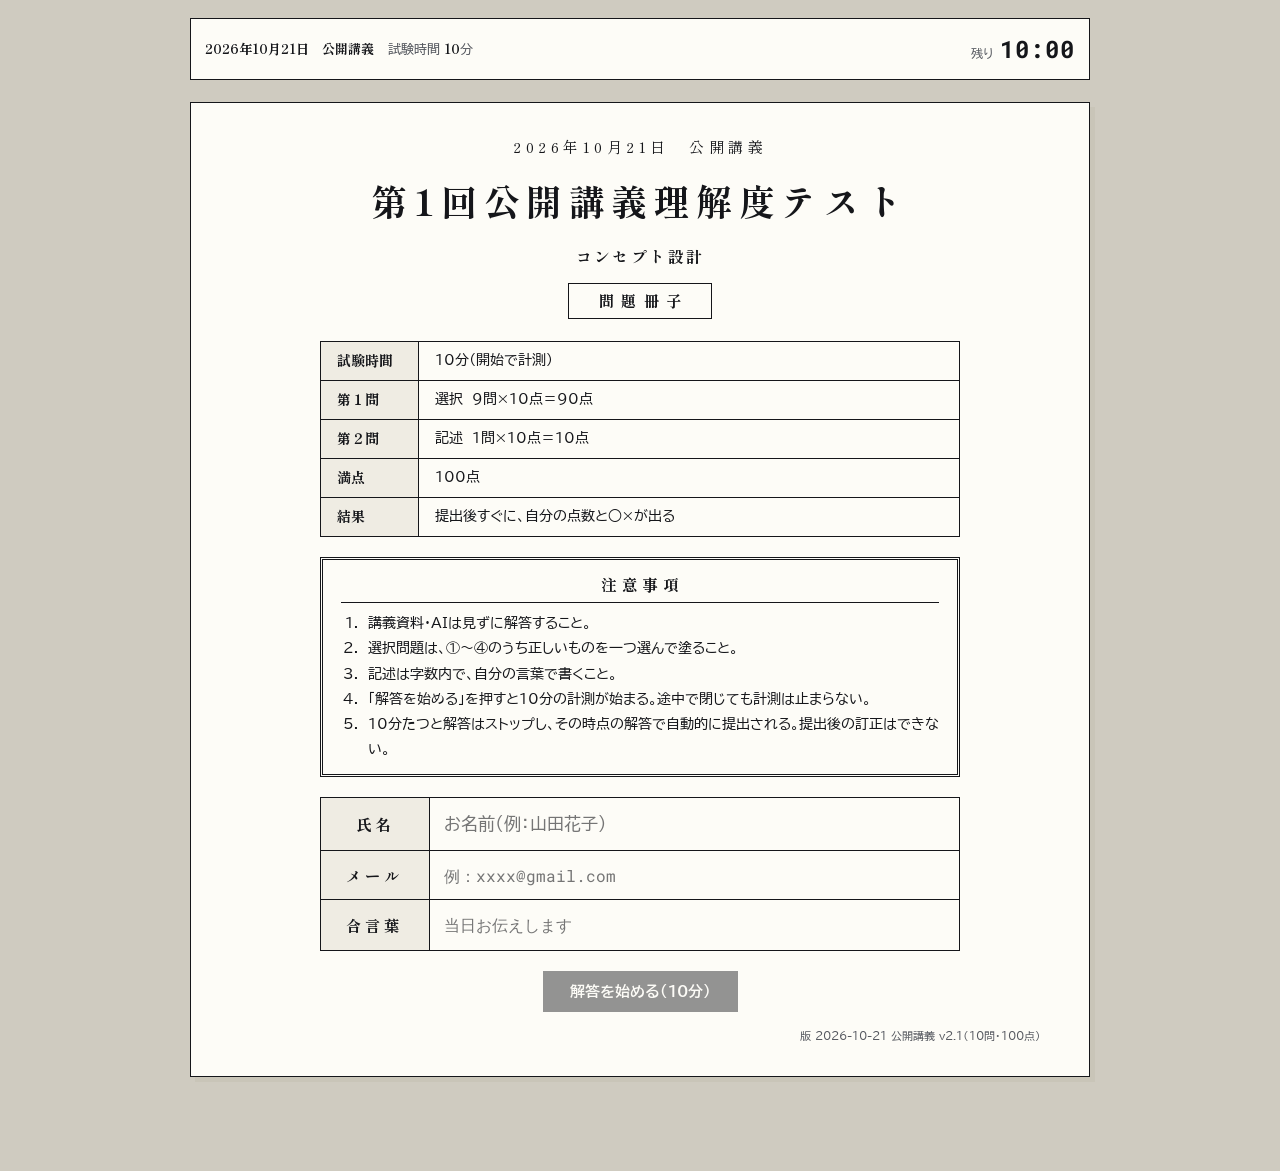
==== commit 6f9b571f: "公開講義テストの名前を「第1回 公開講義理解度テスト」に変更 Co-Authored-By: Claude Opus 5.5 (1M context) <noreply@anthropic.com>" ====
--- a/c1/index.html
+++ b/c1/index.html
@@ -1,6 +1,6 @@
 <!doctype html>
 <html lang="ja"><head><meta charset="utf-8"><meta name="viewport" content="width=device-width,initial-scale=1">
-<title>HERO'ZZ 公開講義 小テスト コンセプト設計</title>
+<title>HERO'ZZ 第1回 公開講義理解度テスト コンセプト設計</title>
 <link rel="preconnect" href="https://fonts.googleapis.com">
 <link rel="stylesheet" href="https://fonts.googleapis.com/css2?family=BIZ+UDPGothic:wght@400;700&family=Yomogi&family=Shippori+Mincho:wght@600;800&family=Roboto+Mono:wght@500;700&display=swap">
 <link rel="stylesheet" href="../style.css">
@@ -53,9 +53,9 @@
 
 <script>
 /* ============ 設定（config.json）と問題（items.enc.json＝合言葉で復号） ============ */
-let CFG = {round:"第2回",limitMin:12,closed:false,showKey:false,form:{postUrl:"",entryName:"",entryData:""}};
+let CFG = {round:"",limitMin:10,closed:false,showKey:false,form:{postUrl:"",entryName:"",entryData:""}};
 let ITEMS = null;
-const BUILD = "2026-10-21 公開講義 v2（10問・100点）";
+const BUILD = "2026-10-21 公開講義 v2.1（10問・100点）";
 /* 管理者（config.json の adminNames）が受験した場合はテスト受験＝順位に入れず、スプシの別タブに保存される */
 const isAdminName = n => { const v=String(n||"").normalize("NFKC").toLowerCase().replace(/[\s　（）()]/g,""); return !!v && (CFG.adminNames||[]).some(a=>String(a).normalize("NFKC").toLowerCase().replace(/[\s　（）()]/g,"")===v); };
 /* 管理者メール（config.json の adminEmails）は何回でも受けられる＝テスト受験（順位に入らない・合格済みチェックもしない） */
@@ -147,7 +147,7 @@
   const startedStr=resume?new Date(S.draft.startedAt).toLocaleTimeString("ja-JP",{hour:"2-digit",minute:"2-digit"}):"";
   v.append(h("section",{class:"sheet cover"},
     h("div",{class:"kai"},CFG.round),
-    h("h1",{},h("span",{class:"nw"},"公開講義"),h("wbr"),h("span",{class:"nw"},"小テスト")),h("div",{class:"theme"},"コンセプト設計"),
+    h("h1",{},h("span",{class:"nw"},"第1回"),h("wbr"),h("span",{class:"nw"},"公開講義"),h("wbr"),h("span",{class:"nw"},"理解度テスト")),h("div",{class:"theme"},"コンセプト設計"),
     h("div",{class:"booklet"},"問題冊子"),
     h("table",{class:"spec"},h("tbody",{},
       h("tr",{},h("td",{},"試験時間"),h("td",{},`${CFG.limitMin}分（開始で計測）`)),
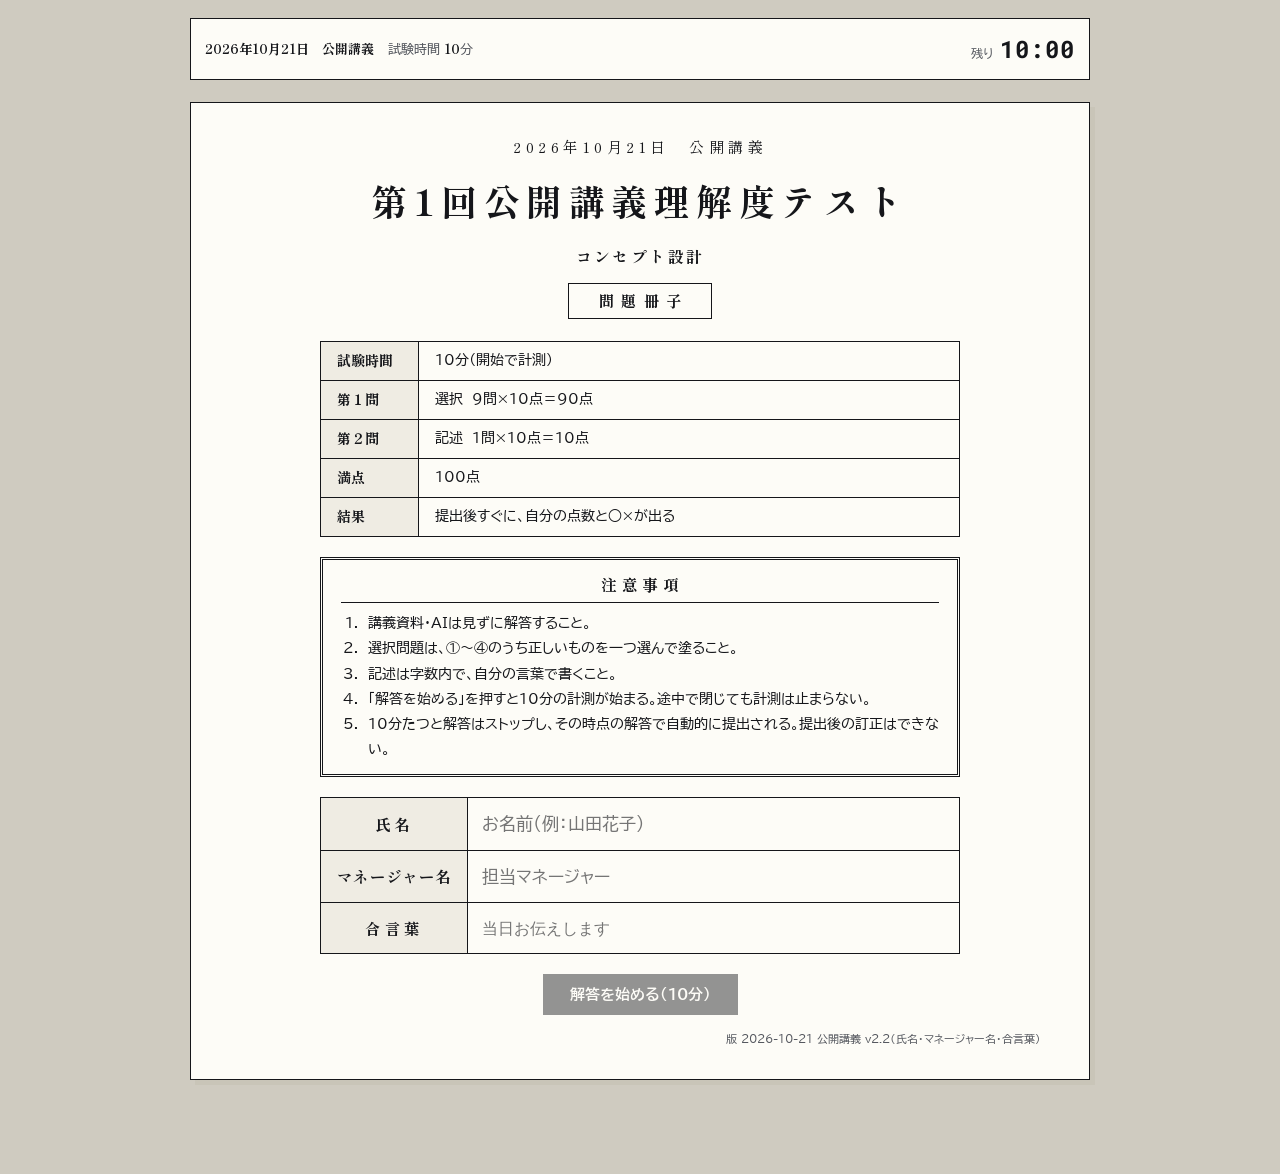
==== commit b350aafb: "公開講義テスト：メール欄をやめ、氏名・マネージャー名・合言葉の3つに Co-Authored-By: Claude Opus 5.5 (1M context) <noreply@anthropic.c" ====
--- a/c1/index.html
+++ b/c1/index.html
@@ -23,9 +23,11 @@
 .nw{display:inline-block;white-space:nowrap}
 .cover .theme{font-family:var(--serif);font-weight:700;font-size:16px;letter-spacing:.15em;margin:8px 0 2px}
 .formbox{max-width:640px;margin:20px auto 0;border:1.5px solid var(--ink);text-align:left}
-.frow{display:grid;grid-template-columns:7em minmax(0,1fr)}
+.frow{display:grid;grid-template-columns:9.5em minmax(0,1fr)}
 .frow+.frow{border-top:1px solid var(--ink)}
 .frow label{display:flex;align-items:center;justify-content:center;padding:10px 8px;font-weight:700;font-family:var(--serif);background:var(--fill);border-right:1.5px solid var(--ink);white-space:nowrap;letter-spacing:.2em}
+.frow label[for=mg]{letter-spacing:.02em}
+@media (max-width:480px){.frow{grid-template-columns:7.4em minmax(0,1fr)}.frow label{font-size:13px;letter-spacing:.08em;padding:10px 4px}.frow label[for=mg]{letter-spacing:0}.frow input{padding:10px 10px}}
 .frow input{width:100%;min-width:0;border:0;border-radius:0;font-size:17px;padding:10px 14px;background:var(--paper);font-family:var(--sans)}
 .frow input#em,.frow input#pw{font-family:var(--mono);font-size:16px}
 .cover table.spec{width:100%;max-width:640px}
@@ -55,7 +57,7 @@
 /* ============ 設定（config.json）と問題（items.enc.json＝合言葉で復号） ============ */
 let CFG = {round:"",limitMin:10,closed:false,showKey:false,form:{postUrl:"",entryName:"",entryData:""}};
 let ITEMS = null;
-const BUILD = "2026-10-21 公開講義 v2.1（10問・100点）";
+const BUILD = "2026-10-21 公開講義 v2.2（氏名・マネージャー名・合言葉）";
 /* 管理者（config.json の adminNames）が受験した場合はテスト受験＝順位に入れず、スプシの別タブに保存される */
 const isAdminName = n => { const v=String(n||"").normalize("NFKC").toLowerCase().replace(/[\s　（）()]/g,""); return !!v && (CFG.adminNames||[]).some(a=>String(a).normalize("NFKC").toLowerCase().replace(/[\s　（）()]/g,"")===v); };
 /* 管理者メール（config.json の adminEmails）は何回でも受けられる＝テスト受験（順位に入らない・合格済みチェックもしない） */
@@ -116,7 +118,7 @@
 
 /* ============ 状態（この端末だけ） ============ */
 const DKEY="herozz-pubtest-c1v2";
-const S={ draft:{name:"",email:"",startedAt:null,answers:{},essays:{},test:PARAMS.get("test")==="1"}, rec:null, busy:false, err:"", pw:"" };
+const S={ draft:{name:"",mgr:"",startedAt:null,answers:{},essays:{},test:PARAMS.get("test")==="1"}, rec:null, busy:false, err:"", pw:"" };
 function loadDraft(){ try{ const d=JSON.parse(localStorage.getItem(DKEY)||"null"); if(d) S.draft={...S.draft,...d}; S.pw=localStorage.getItem(DKEY+"-pw")||sessionStorage.getItem(DKEY+"-pw")||""; }catch(e){} }
 function savePw(){ try{ localStorage.setItem(DKEY+"-pw",S.pw); sessionStorage.setItem(DKEY+"-pw",S.pw); }catch(e){} }
 let lsT; function saveDraft(){ clearTimeout(lsT); lsT=setTimeout(()=>{try{localStorage.setItem(DKEY,JSON.stringify(S.draft))}catch(e){}},200); }
@@ -170,8 +172,8 @@
     h("div",{class:"formbox"},
       h("div",{class:"frow"},h("label",{for:"nm"},"氏名"),
         h("input",{type:"text",id:"nm",value:S.draft.name,autocomplete:"name",placeholder:"お名前（例：山田花子）",oninput:e=>{S.draft.name=e.target.value;saveDraft();$("#go").disabled=!canStart();$("#adminNote").hidden=!isTestRun();}})),
-      h("div",{class:"frow"},h("label",{for:"em"},"メール"),
-        h("input",{type:"email",id:"em",value:S.draft.email||"",autocomplete:"email",inputmode:"email",autocapitalize:"off",placeholder:"例：xxxx@gmail.com",disabled:!!S.draft.startedAt,oninput:e=>{S.draft.email=e.target.value.trim();saveDraft();$("#go").disabled=!canStart();$("#adminNote").hidden=!isTestRun();}})),
+      h("div",{class:"frow"},h("label",{for:"mg"},"マネージャー名"),
+        h("input",{type:"text",id:"mg",value:S.draft.mgr||"",autocomplete:"off",placeholder:"担当マネージャー",disabled:!!S.draft.startedAt,oninput:e=>{S.draft.mgr=e.target.value;saveDraft();$("#go").disabled=!canStart();}})),
       h("div",{class:"frow"},h("label",{for:"pw"},"合言葉"),
         h("input",{type:"text",id:"pw",value:S.pw,autocomplete:"off",autocapitalize:"off",placeholder:"当日お伝えします",oninput:e=>{S.pw=e.target.value.trim();$("#go").disabled=!canStart()}}))),
     h("p",{class:"note",id:"adminNote",hidden:!isTestRun(),style:"max-width:640px;margin:6px auto 0;text-align:left"},"管理者として登録されています。テスト受験（何回でも受けられる・順位に入らない）になります。"),
@@ -180,7 +182,7 @@
     h("div",{class:"note",style:"text-align:right;margin-top:14px;font-size:11px"},"版 "+BUILD)
   ));
 }
-const canStart=()=>S.draft.name.trim()&&(S.pendingRec||!!S.draft.startedAt||emailOk(S.draft.email))&&S.pw&&!S.busy&&(!CFG.closed||!!S.draft.startedAt||!!S.pendingRec);
+const canStart=()=>S.draft.name.trim()&&(S.pendingRec||!!S.draft.startedAt||(S.draft.mgr||"").trim())&&S.pw&&!S.busy&&(!CFG.closed||!!S.draft.startedAt||!!S.pendingRec);
 async function start(){
   S.busy=true; S.err=""; render();
   try{ ITEMS=await decryptItems(S.pw); }catch(e){ S.busy=false; S.err="合言葉が違います。"; render(); return; }
@@ -238,19 +240,19 @@
 /* ============ 提出：採点 → Googleフォームへ送信（ログイン不要）→ 結果表示 ============ */
 async function sendToForm(rec){
   if(!CFG.form.postUrl) throw new Error("送信先が未設定");
-  const fd=new FormData(); fd.append(CFG.form.entryName,rec.name); fd.append(CFG.form.entryData,JSON.stringify({round:"c1",id:rec.id,name:rec.name,email:rec.email,startedAt:rec.startedAt,submittedAt:rec.submittedAt,answers:rec.answers,essays:rec.essays,auto:rec.auto,test:rec.test}));
+  const fd=new FormData(); fd.append(CFG.form.entryName,rec.name); fd.append(CFG.form.entryData,JSON.stringify({round:"c1",id:rec.id,name:rec.name,mgr:rec.mgr||"",email:"",startedAt:rec.startedAt,submittedAt:rec.submittedAt,answers:rec.answers,essays:rec.essays,auto:rec.auto,test:rec.test}));
   await fetch(CFG.form.postUrl,{method:"POST",mode:"no-cors",body:fd});
 }
 async function submit(auto){
   if(S.busy||!S.draft.startedAt||!ITEMS) return;
   S.busy=true; render();
-  const rec={id:Math.random().toString(36).slice(2,12),name:S.draft.name.trim(),email:normEmail(S.draft.email),startedAt:S.draft.startedAt,submittedAt:new Date(Math.min(Date.now(),Date.parse(S.draft.startedAt)+CFG.limitMin*60000)).toISOString(),answers:S.draft.answers,essays:{},essayScores:{},auto:!!auto,test:isTestRun()};
+  const rec={id:Math.random().toString(36).slice(2,12),name:S.draft.name.trim(),mgr:(S.draft.mgr||"").trim(),email:"",startedAt:S.draft.startedAt,submittedAt:new Date(Math.min(Date.now(),Date.parse(S.draft.startedAt)+CFG.limitMin*60000)).toISOString(),answers:S.draft.answers,essays:{},essayScores:{},auto:!!auto,test:isTestRun()};
   for(const q of ITEMS) if(AI_TYPES.has(q.type)) rec.essays[q.id]=[...(S.draft.essays[q.id]||"")].slice(0,q.max).join("");
   gradeRec(rec);
   let sent=true; try{ await sendToForm(rec); }catch(e){ sent=false; }
   rec.sent=sent;
   S.rec=rec; try{ if(rec.test) localStorage.removeItem(DKEY+"-rec"); else localStorage.setItem(DKEY+"-rec",JSON.stringify(rec)); localStorage.removeItem(DKEY); }catch(e){}
-  S.draft={name:rec.name,email:S.draft.email,startedAt:null,answers:{},essays:{},test:S.draft.test};
+  S.draft={name:rec.name,mgr:S.draft.mgr,startedAt:null,answers:{},essays:{},test:S.draft.test};
   await loadRank();
   S.busy=false; S.err=sent?"":"回答の送信に失敗しました（電波を確認して「もう一度送る」を押してください）。点数はこの画面で見られます。"; render(); scrollTo(0,0);
   if(location.search) history.replaceState(null,"",location.pathname);
@@ -336,7 +338,7 @@
 function goHome(){
   if(S.draft.startedAt&&!S.rec&&!confirm("ホームに戻ります。解答は消え、タイマーは"+CFG.limitMin+"分に戻ります。よろしいですか？")) return;
   try{ localStorage.removeItem(DKEY); if(!S.rec||S.rec.test) localStorage.removeItem(DKEY+"-rec"); }catch(e){}
-  S.draft={name:S.draft.name||(S.rec&&S.rec.name)||"",email:S.draft.email||"",startedAt:null,answers:{},essays:{},test:PARAMS.get("test")==="1"};
+  S.draft={name:S.draft.name||(S.rec&&S.rec.name)||"",mgr:S.draft.mgr||"",startedAt:null,answers:{},essays:{},test:PARAMS.get("test")==="1"};
   S.rec=null; S.pendingRec=null; S.view=null; S.err=""; history.replaceState(null,"",location.pathname); render(); scrollTo(0,0);
 }
 
